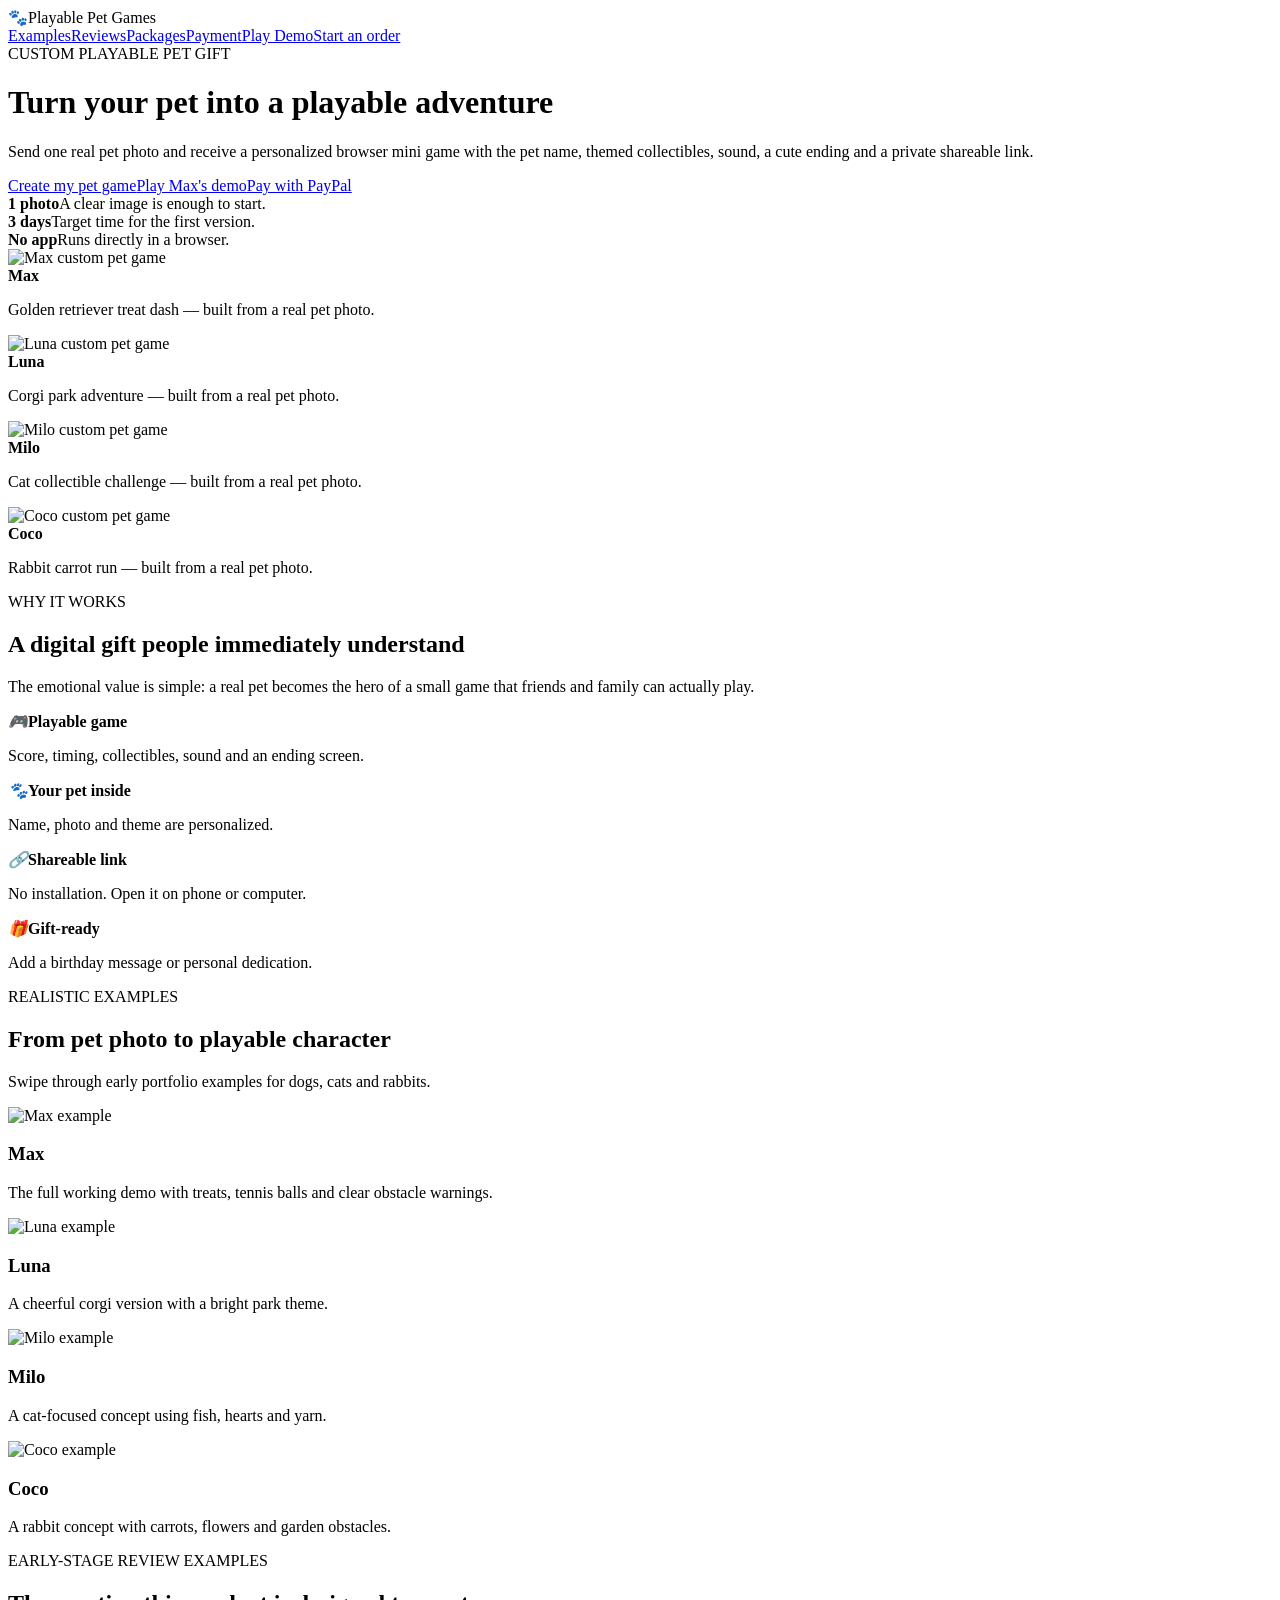
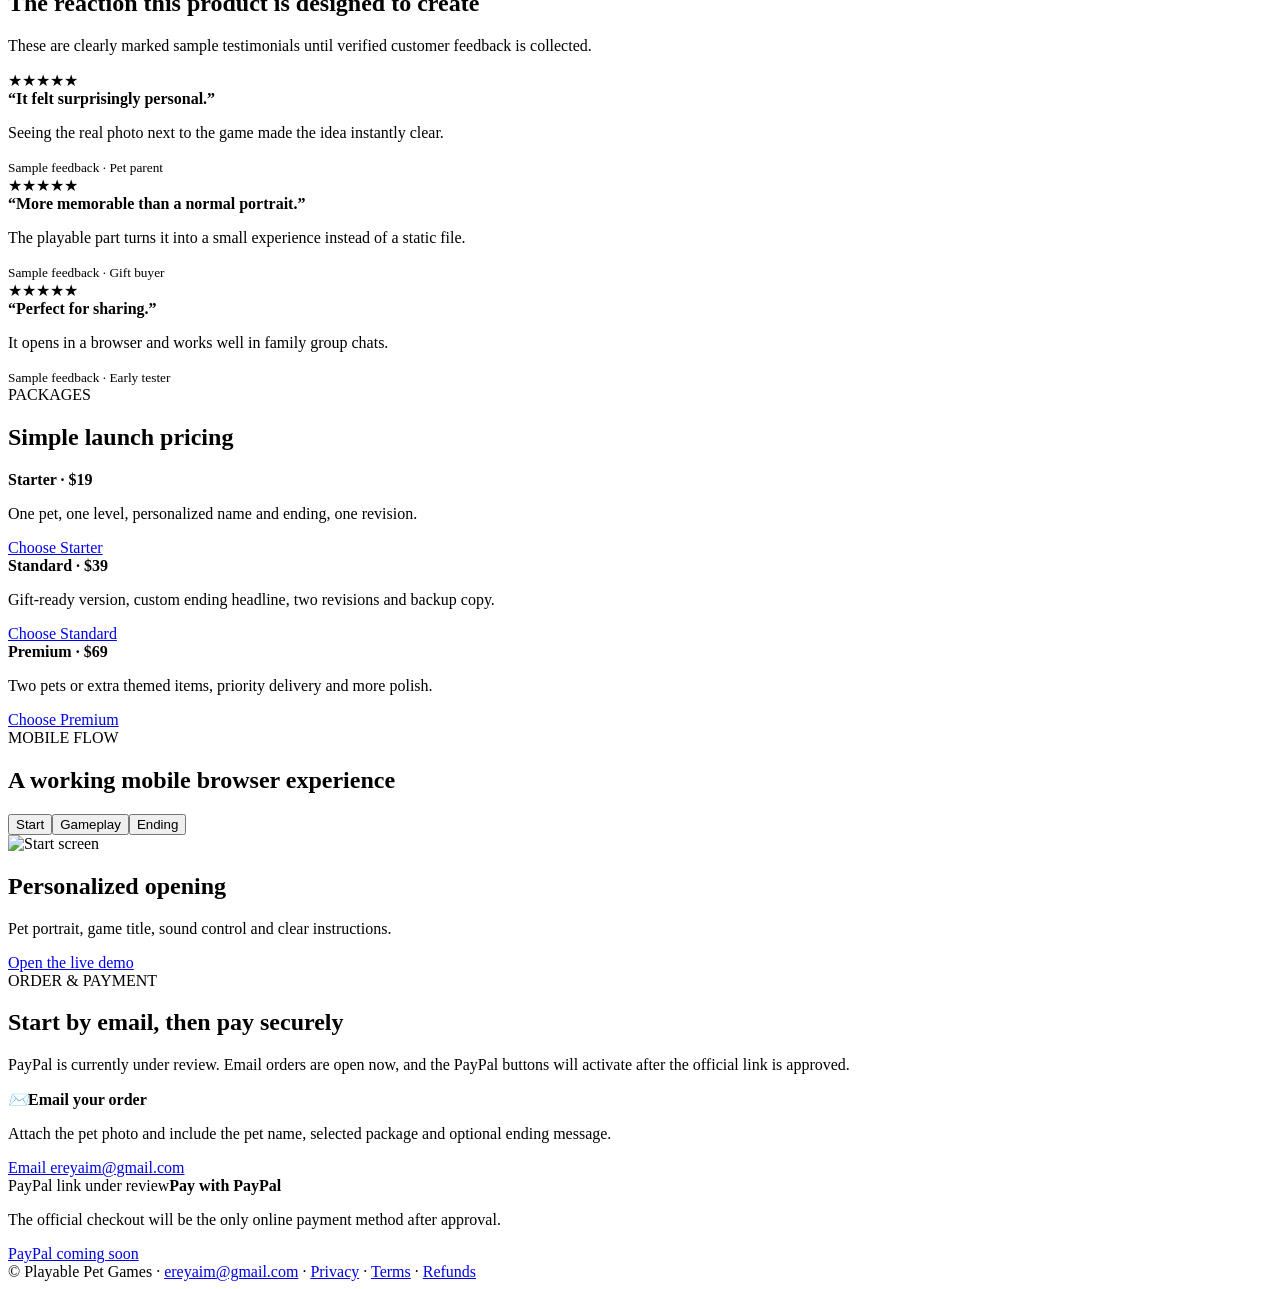
==== index.html @ 59710110 "Deploy landing page" ====
<!doctype html><html lang="en"><head><meta charset="utf-8"><meta name="viewport" content="width=device-width,initial-scale=1"><meta name="description" content="Turn your pet into a personalized playable browser adventure."><link rel="canonical" href="https://pet.gecao.site/"><title>Playable Pet Games</title><link rel="stylesheet" href="landing.css"></head><body><div class="wrap"><nav><div class="brand"><span class="paw">🐾</span>Playable Pet Games</div><div class="navlinks"><a href="#examples">Examples</a><a href="#reviews">Reviews</a><a href="#packages">Packages</a><a href="#payment">Payment</a><a href="demo.html">Play Demo</a><a class="cta" href="#payment">Start an order</a></div></nav>
<div class="hero"><div><span class="tag">CUSTOM PLAYABLE PET GIFT</span><h1>Turn your pet into a playable adventure</h1><p class="lead">Send one real pet photo and receive a personalized browser mini game with the pet name, themed collectibles, sound, a cute ending and a private shareable link.</p><div class="buttons"><a class="btn green" href="#payment">Create my pet game</a><a class="btn white" href="demo.html">Play Max's demo</a><a class="btn paypal" href="#payment">Pay with PayPal</a></div><div class="facts"><div class="fact"><strong>1 photo</strong><span>A clear image is enough to start.</span></div><div class="fact"><strong>3 days</strong><span>Target time for the first version.</span></div><div class="fact"><strong>No app</strong><span>Runs directly in a browser.</span></div></div></div><div><div class="slider" id="slider"><div class="slide"><img src="" data-media="max" alt="Max custom pet game"><div class="caption"><b>Max</b><p>Golden retriever treat dash — built from a real pet photo.</p></div></div><div class="slide"><img src="" data-media="luna" alt="Luna custom pet game"><div class="caption"><b>Luna</b><p>Corgi park adventure — built from a real pet photo.</p></div></div><div class="slide"><img src="" data-media="milo" alt="Milo custom pet game"><div class="caption"><b>Milo</b><p>Cat collectible challenge — built from a real pet photo.</p></div></div><div class="slide"><img src="" data-media="coco" alt="Coco custom pet game"><div class="caption"><b>Coco</b><p>Rabbit carrot run — built from a real pet photo.</p></div></div></div><div class="dots" id="dots"></div></div></div>
<section class="reveal"><span class="kicker">WHY IT WORKS</span><h2>A digital gift people immediately understand</h2><p class="sub">The emotional value is simple: a real pet becomes the hero of a small game that friends and family can actually play.</p><div class="grid4"><div class="card"><i>🎮</i><b>Playable game</b><p>Score, timing, collectibles, sound and an ending screen.</p></div><div class="card"><i>🐾</i><b>Your pet inside</b><p>Name, photo and theme are personalized.</p></div><div class="card"><i>🔗</i><b>Shareable link</b><p>No installation. Open it on phone or computer.</p></div><div class="card"><i>🎁</i><b>Gift-ready</b><p>Add a birthday message or personal dedication.</p></div></div></section>
<section id="examples" class="reveal"><span class="kicker">REALISTIC EXAMPLES</span><h2>From pet photo to playable character</h2><p class="sub">Swipe through early portfolio examples for dogs, cats and rabbits.</p><div class="cases"><article class="case"><img src="" data-media="max" alt="Max example"><h3>Max</h3><p>The full working demo with treats, tennis balls and clear obstacle warnings.</p></article><article class="case"><img src="" data-media="luna" alt="Luna example"><h3>Luna</h3><p>A cheerful corgi version with a bright park theme.</p></article><article class="case"><img src="" data-media="milo" alt="Milo example"><h3>Milo</h3><p>A cat-focused concept using fish, hearts and yarn.</p></article><article class="case"><img src="" data-media="coco" alt="Coco example"><h3>Coco</h3><p>A rabbit concept with carrots, flowers and garden obstacles.</p></article></div></section>
<section id="reviews" class="reveal"><span class="kicker">EARLY-STAGE REVIEW EXAMPLES</span><h2>The reaction this product is designed to create</h2><p class="sub">These are clearly marked sample testimonials until verified customer feedback is collected.</p><div class="reviews"><div class="card review"><div class="stars">★★★★★</div><b>“It felt surprisingly personal.”</b><p>Seeing the real photo next to the game made the idea instantly clear.</p><small>Sample feedback · Pet parent</small></div><div class="card review"><div class="stars">★★★★★</div><b>“More memorable than a normal portrait.”</b><p>The playable part turns it into a small experience instead of a static file.</p><small>Sample feedback · Gift buyer</small></div><div class="card review"><div class="stars">★★★★★</div><b>“Perfect for sharing.”</b><p>It opens in a browser and works well in family group chats.</p><small>Sample feedback · Early tester</small></div></div></section>
<section id="packages" class="reveal"><span class="kicker">PACKAGES</span><h2>Simple launch pricing</h2><div class="reviews"><div class="card"><b>Starter · $19</b><p>One pet, one level, personalized name and ending, one revision.</p><div class="buttons"><a class="btn green package" data-package="Starter" href="#payment">Choose Starter</a></div></div><div class="card"><b>Standard · $39</b><p>Gift-ready version, custom ending headline, two revisions and backup copy.</p><div class="buttons"><a class="btn green package" data-package="Standard" href="#payment">Choose Standard</a></div></div><div class="card"><b>Premium · $69</b><p>Two pets or extra themed items, priority delivery and more polish.</p><div class="buttons"><a class="btn green package" data-package="Premium" href="#payment">Choose Premium</a></div></div></div></section>
<section class="reveal"><span class="kicker">MOBILE FLOW</span><h2>A working mobile browser experience</h2><div class="tabs"><button class="tab active" data-i="start">Start</button><button class="tab" data-i="game">Gameplay</button><button class="tab" data-i="result">Ending</button></div><div class="screen"><img id="screenImg" src="" data-media="start" alt="Start screen"><div><h2 id="screenTitle">Personalized opening</h2><p id="screenText" class="sub">Pet portrait, game title, sound control and clear instructions.</p><a class="btn white" href="demo.html">Open the live demo</a></div></div></section>
<section id="payment" class="reveal"><span class="kicker">ORDER & PAYMENT</span><h2>Start by email, then pay securely</h2><p class="sub">PayPal is currently under review. Email orders are open now, and the PayPal buttons will activate after the official link is approved.</p><div class="pay"><div class="card"><i>✉️</i><b>Email your order</b><p>Attach the pet photo and include the pet name, selected package and optional ending message.</p><a id="email" class="btn green" href="#">Email ereyaim@gmail.com</a></div><div class="card"><span class="pending">PayPal link under review</span><b>Pay with PayPal</b><p>The official checkout will be the only online payment method after approval.</p><a class="btn paypal" href="#">PayPal coming soon</a></div></div></section>
<footer>© <span id="year"></span> Playable Pet Games · <a href="mailto:ereyaim@gmail.com">ereyaim@gmail.com</a> · <a href="privacy.html">Privacy</a> · <a href="terms.html">Terms</a> · <a href="refund.html">Refunds</a></footer></div><script src="media-cases.js"></script><script src="media-screens.js"></script><script src="landing.js"></script></body></html>
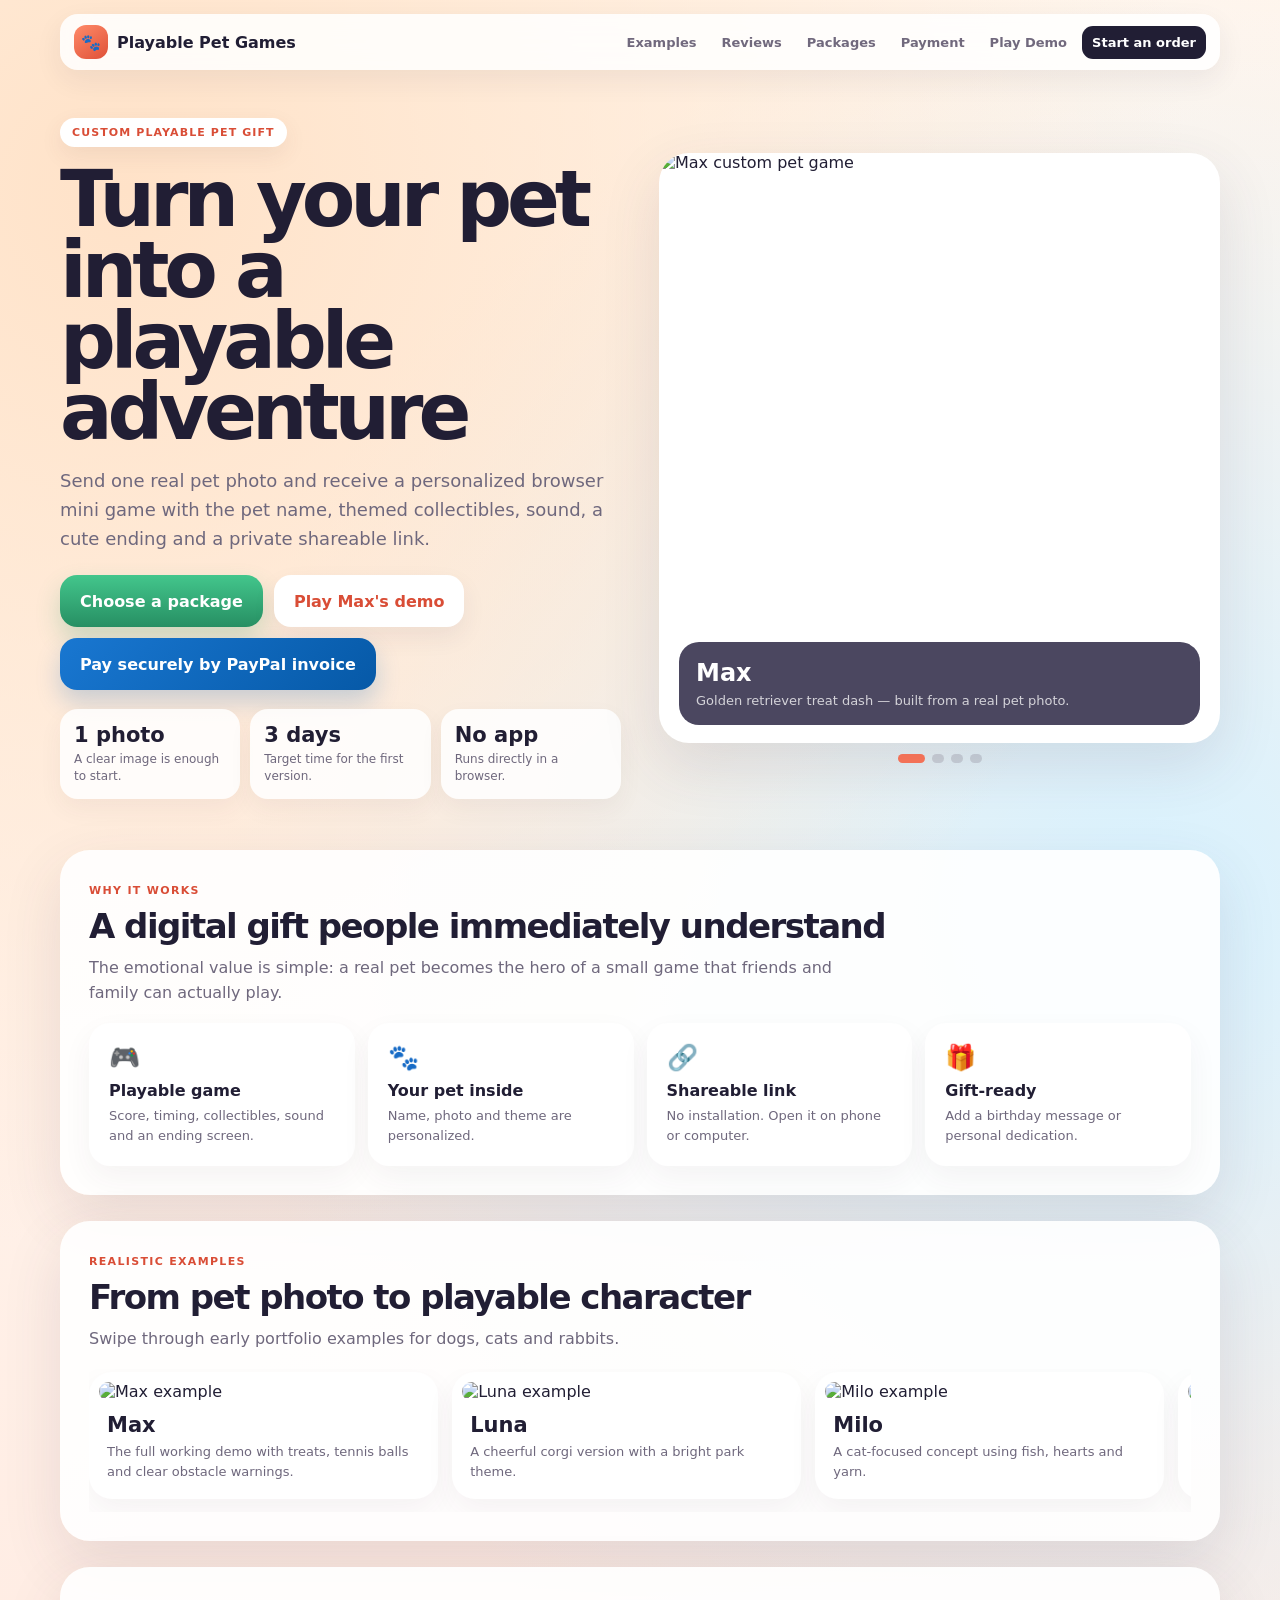
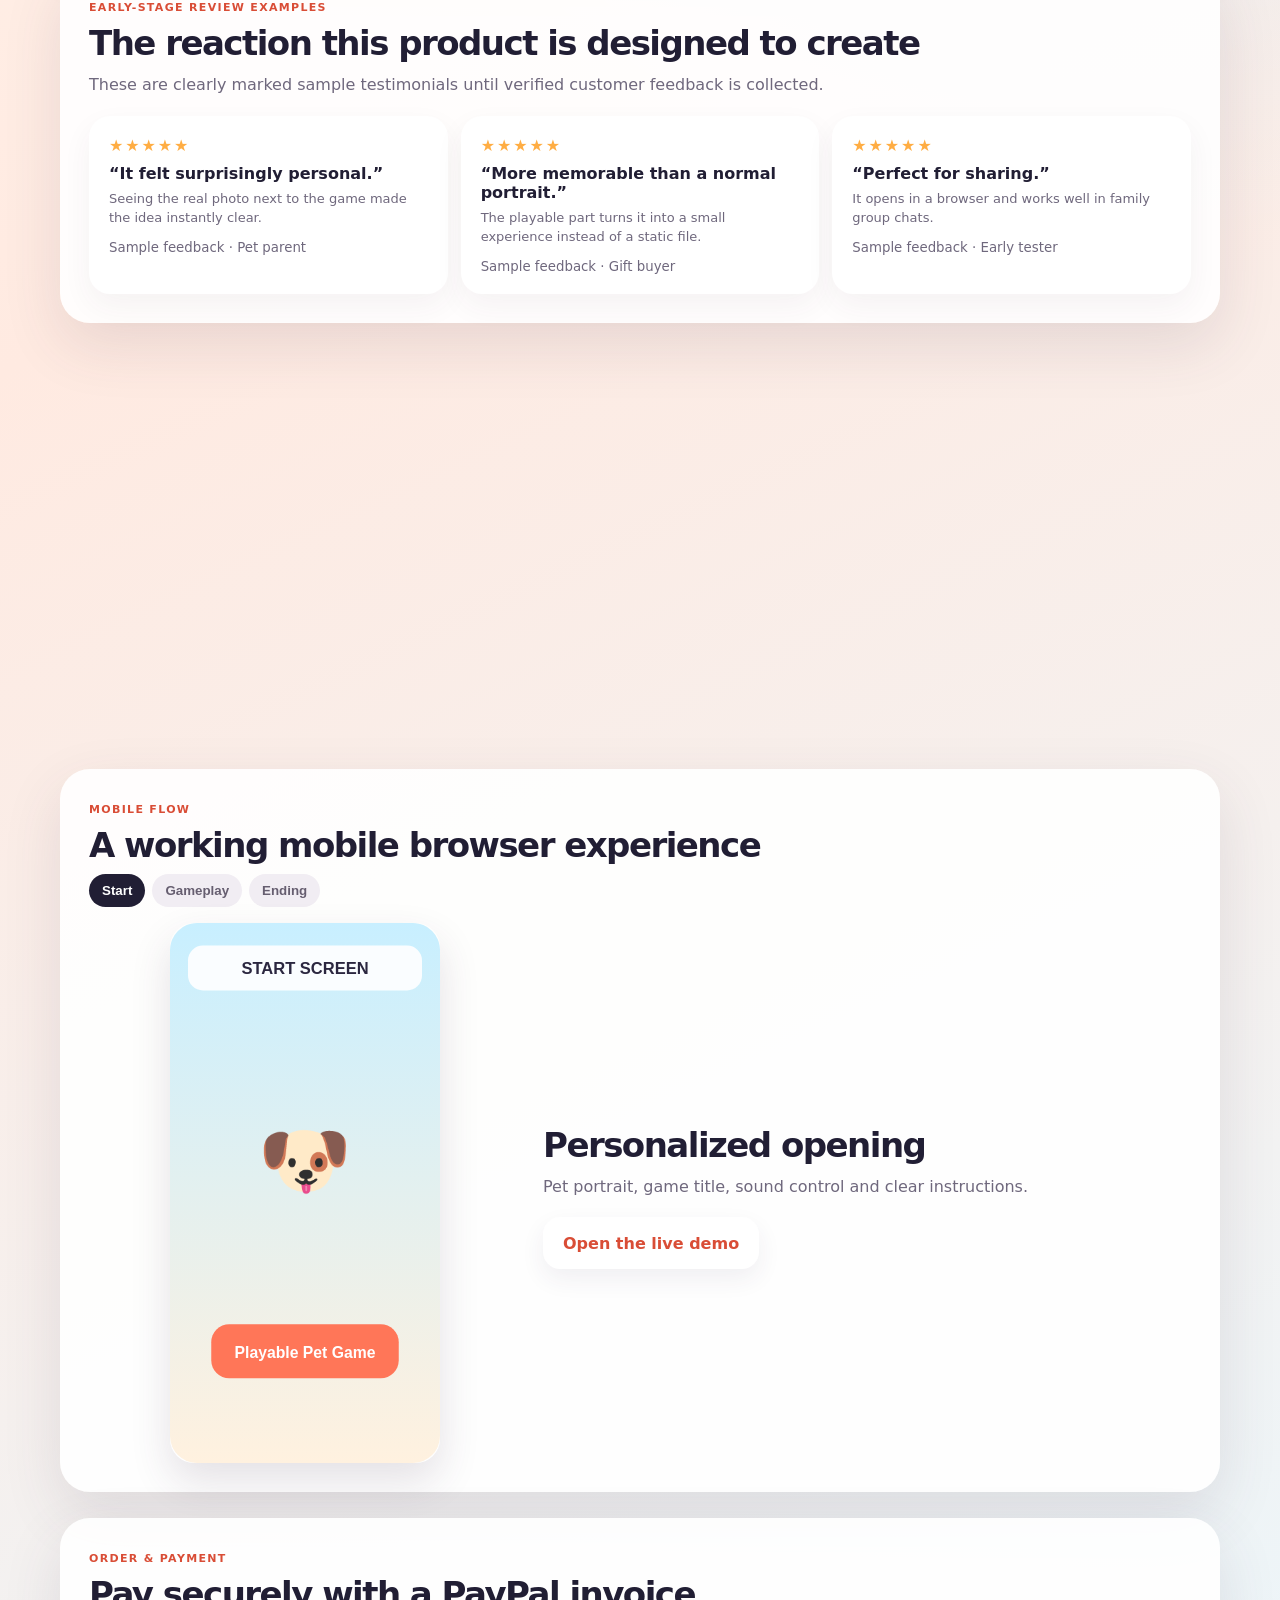
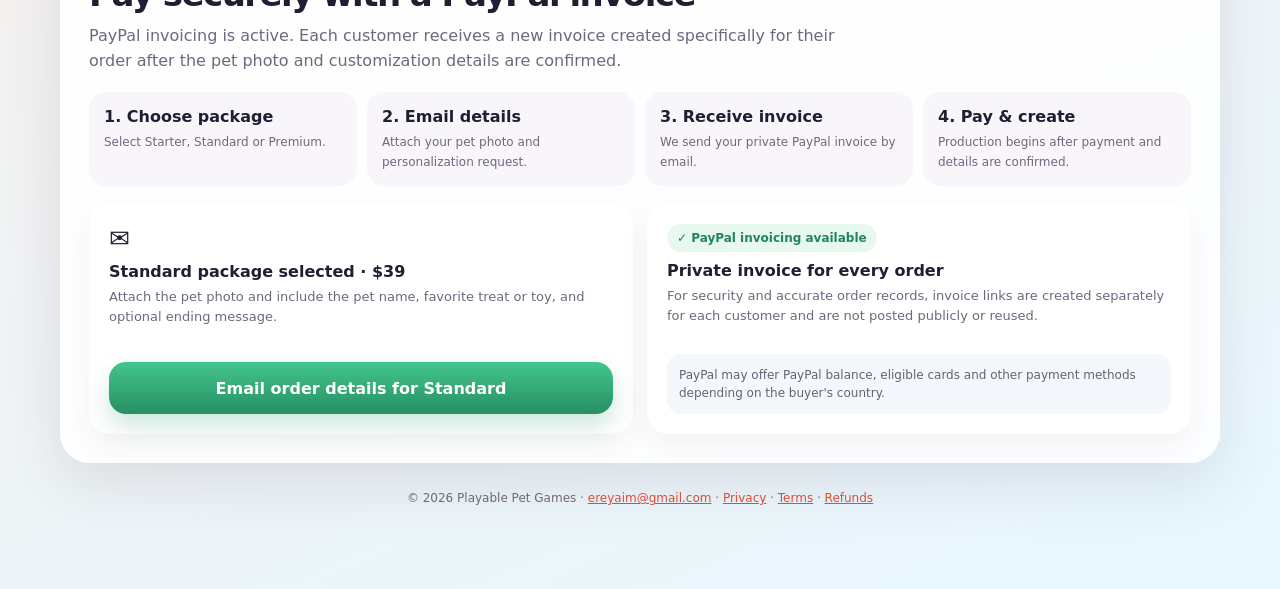
==== commit 4c3f8e10: "Update homepage for PayPal invoice checkout flow" ====
--- a/index.html
+++ b/index.html
@@ -1,9 +1,9 @@
-<!doctype html><html lang="en"><head><meta charset="utf-8"><meta name="viewport" content="width=device-width,initial-scale=1"><meta name="description" content="Turn your pet into a personalized playable browser adventure."><link rel="canonical" href="https://pet.gecao.site/"><title>Playable Pet Games</title><link rel="stylesheet" href="landing.css"></head><body><div class="wrap"><nav><div class="brand"><span class="paw">🐾</span>Playable Pet Games</div><div class="navlinks"><a href="#examples">Examples</a><a href="#reviews">Reviews</a><a href="#packages">Packages</a><a href="#payment">Payment</a><a href="demo.html">Play Demo</a><a class="cta" href="#payment">Start an order</a></div></nav>
-<div class="hero"><div><span class="tag">CUSTOM PLAYABLE PET GIFT</span><h1>Turn your pet into a playable adventure</h1><p class="lead">Send one real pet photo and receive a personalized browser mini game with the pet name, themed collectibles, sound, a cute ending and a private shareable link.</p><div class="buttons"><a class="btn green" href="#payment">Create my pet game</a><a class="btn white" href="demo.html">Play Max's demo</a><a class="btn paypal" href="#payment">Pay with PayPal</a></div><div class="facts"><div class="fact"><strong>1 photo</strong><span>A clear image is enough to start.</span></div><div class="fact"><strong>3 days</strong><span>Target time for the first version.</span></div><div class="fact"><strong>No app</strong><span>Runs directly in a browser.</span></div></div></div><div><div class="slider" id="slider"><div class="slide"><img src="" data-media="max" alt="Max custom pet game"><div class="caption"><b>Max</b><p>Golden retriever treat dash — built from a real pet photo.</p></div></div><div class="slide"><img src="" data-media="luna" alt="Luna custom pet game"><div class="caption"><b>Luna</b><p>Corgi park adventure — built from a real pet photo.</p></div></div><div class="slide"><img src="" data-media="milo" alt="Milo custom pet game"><div class="caption"><b>Milo</b><p>Cat collectible challenge — built from a real pet photo.</p></div></div><div class="slide"><img src="" data-media="coco" alt="Coco custom pet game"><div class="caption"><b>Coco</b><p>Rabbit carrot run — built from a real pet photo.</p></div></div></div><div class="dots" id="dots"></div></div></div>
+<!doctype html><html lang="en"><head><meta charset="utf-8"><meta name="viewport" content="width=device-width,initial-scale=1"><meta name="description" content="Turn your pet into a personalized playable browser adventure."><link rel="canonical" href="https://pet.gecao.site/"><title>Playable Pet Games</title><link rel="stylesheet" href="landing.css"></head><body><div class="wrap"><nav><div class="brand"><span class="paw">🐾</span>Playable Pet Games</div><div class="navlinks"><a href="#examples">Examples</a><a href="#reviews">Reviews</a><a href="#packages">Packages</a><a href="#payment">Payment</a><a href="demo.html">Play Demo</a><a class="cta" href="#packages">Start an order</a></div></nav>
+<div class="hero"><div><span class="tag">CUSTOM PLAYABLE PET GIFT</span><h1>Turn your pet into a playable adventure</h1><p class="lead">Send one real pet photo and receive a personalized browser mini game with the pet name, themed collectibles, sound, a cute ending and a private shareable link.</p><div class="buttons"><a class="btn green" href="#packages">Choose a package</a><a class="btn white" href="demo.html">Play Max's demo</a><a class="btn paypal-live" href="#payment">Pay securely by PayPal invoice</a></div><div class="facts"><div class="fact"><strong>1 photo</strong><span>A clear image is enough to start.</span></div><div class="fact"><strong>3 days</strong><span>Target time for the first version.</span></div><div class="fact"><strong>No app</strong><span>Runs directly in a browser.</span></div></div></div><div><div class="slider" id="slider"><div class="slide"><img src="" data-media="max" alt="Max custom pet game"><div class="caption"><b>Max</b><p>Golden retriever treat dash — built from a real pet photo.</p></div></div><div class="slide"><img src="" data-media="luna" alt="Luna custom pet game"><div class="caption"><b>Luna</b><p>Corgi park adventure — built from a real pet photo.</p></div></div><div class="slide"><img src="" data-media="milo" alt="Milo custom pet game"><div class="caption"><b>Milo</b><p>Cat collectible challenge — built from a real pet photo.</p></div></div><div class="slide"><img src="" data-media="coco" alt="Coco custom pet game"><div class="caption"><b>Coco</b><p>Rabbit carrot run — built from a real pet photo.</p></div></div></div><div class="dots" id="dots"></div></div></div>
 <section class="reveal"><span class="kicker">WHY IT WORKS</span><h2>A digital gift people immediately understand</h2><p class="sub">The emotional value is simple: a real pet becomes the hero of a small game that friends and family can actually play.</p><div class="grid4"><div class="card"><i>🎮</i><b>Playable game</b><p>Score, timing, collectibles, sound and an ending screen.</p></div><div class="card"><i>🐾</i><b>Your pet inside</b><p>Name, photo and theme are personalized.</p></div><div class="card"><i>🔗</i><b>Shareable link</b><p>No installation. Open it on phone or computer.</p></div><div class="card"><i>🎁</i><b>Gift-ready</b><p>Add a birthday message or personal dedication.</p></div></div></section>
 <section id="examples" class="reveal"><span class="kicker">REALISTIC EXAMPLES</span><h2>From pet photo to playable character</h2><p class="sub">Swipe through early portfolio examples for dogs, cats and rabbits.</p><div class="cases"><article class="case"><img src="" data-media="max" alt="Max example"><h3>Max</h3><p>The full working demo with treats, tennis balls and clear obstacle warnings.</p></article><article class="case"><img src="" data-media="luna" alt="Luna example"><h3>Luna</h3><p>A cheerful corgi version with a bright park theme.</p></article><article class="case"><img src="" data-media="milo" alt="Milo example"><h3>Milo</h3><p>A cat-focused concept using fish, hearts and yarn.</p></article><article class="case"><img src="" data-media="coco" alt="Coco example"><h3>Coco</h3><p>A rabbit concept with carrots, flowers and garden obstacles.</p></article></div></section>
 <section id="reviews" class="reveal"><span class="kicker">EARLY-STAGE REVIEW EXAMPLES</span><h2>The reaction this product is designed to create</h2><p class="sub">These are clearly marked sample testimonials until verified customer feedback is collected.</p><div class="reviews"><div class="card review"><div class="stars">★★★★★</div><b>“It felt surprisingly personal.”</b><p>Seeing the real photo next to the game made the idea instantly clear.</p><small>Sample feedback · Pet parent</small></div><div class="card review"><div class="stars">★★★★★</div><b>“More memorable than a normal portrait.”</b><p>The playable part turns it into a small experience instead of a static file.</p><small>Sample feedback · Gift buyer</small></div><div class="card review"><div class="stars">★★★★★</div><b>“Perfect for sharing.”</b><p>It opens in a browser and works well in family group chats.</p><small>Sample feedback · Early tester</small></div></div></section>
-<section id="packages" class="reveal"><span class="kicker">PACKAGES</span><h2>Simple launch pricing</h2><div class="reviews"><div class="card"><b>Starter · $19</b><p>One pet, one level, personalized name and ending, one revision.</p><div class="buttons"><a class="btn green package" data-package="Starter" href="#payment">Choose Starter</a></div></div><div class="card"><b>Standard · $39</b><p>Gift-ready version, custom ending headline, two revisions and backup copy.</p><div class="buttons"><a class="btn green package" data-package="Standard" href="#payment">Choose Standard</a></div></div><div class="card"><b>Premium · $69</b><p>Two pets or extra themed items, priority delivery and more polish.</p><div class="buttons"><a class="btn green package" data-package="Premium" href="#payment">Choose Premium</a></div></div></div></section>
+<section id="packages" class="reveal"><span class="kicker">PACKAGES</span><h2>Choose your personalized game package</h2><p class="sub">Select the package below. Your email will open with the package pre-filled, then we will confirm the details and send a secure PayPal invoice.</p><div class="reviews"><div class="card package-card" data-card="Starter"><b>Starter · $19</b><p>One pet, one level, personalized name and ending, one revision.</p><div class="buttons"><a class="btn green package" data-package="Starter" href="#payment">Request Starter invoice</a></div></div><div class="card package-card selected" data-card="Standard"><span class="popular">MOST POPULAR</span><b>Standard · $39</b><p>Gift-ready version, custom ending headline, two revisions and backup copy.</p><div class="buttons"><a class="btn green package" data-package="Standard" href="#payment">Request Standard invoice</a></div></div><div class="card package-card" data-card="Premium"><b>Premium · $69</b><p>Two pets or extra themed items, priority delivery and more polish.</p><div class="buttons"><a class="btn green package" data-package="Premium" href="#payment">Request Premium invoice</a></div></div></div></section>
 <section class="reveal"><span class="kicker">MOBILE FLOW</span><h2>A working mobile browser experience</h2><div class="tabs"><button class="tab active" data-i="start">Start</button><button class="tab" data-i="game">Gameplay</button><button class="tab" data-i="result">Ending</button></div><div class="screen"><img id="screenImg" src="" data-media="start" alt="Start screen"><div><h2 id="screenTitle">Personalized opening</h2><p id="screenText" class="sub">Pet portrait, game title, sound control and clear instructions.</p><a class="btn white" href="demo.html">Open the live demo</a></div></div></section>
-<section id="payment" class="reveal"><span class="kicker">ORDER & PAYMENT</span><h2>Start by email, then pay securely</h2><p class="sub">PayPal is currently under review. Email orders are open now, and the PayPal buttons will activate after the official link is approved.</p><div class="pay"><div class="card"><i>✉️</i><b>Email your order</b><p>Attach the pet photo and include the pet name, selected package and optional ending message.</p><a id="email" class="btn green" href="#">Email ereyaim@gmail.com</a></div><div class="card"><span class="pending">PayPal link under review</span><b>Pay with PayPal</b><p>The official checkout will be the only online payment method after approval.</p><a class="btn paypal" href="#">PayPal coming soon</a></div></div></section>
+<section id="payment" class="reveal"><span class="kicker">ORDER & PAYMENT</span><h2>Pay securely with a PayPal invoice</h2><p class="sub">PayPal invoicing is active. Each customer receives a new invoice created specifically for their order after the pet photo and customization details are confirmed.</p><div class="order-steps"><div class="order-step"><strong>1. Choose package</strong><span>Select Starter, Standard or Premium.</span></div><div class="order-step"><strong>2. Email details</strong><span>Attach your pet photo and personalization request.</span></div><div class="order-step"><strong>3. Receive invoice</strong><span>We send your private PayPal invoice by email.</span></div><div class="order-step"><strong>4. Pay & create</strong><span>Production begins after payment and details are confirmed.</span></div></div><div class="pay"><div class="card"><i>✉️</i><b id="selectedPackage">Standard package selected · $39</b><p>Attach the pet photo and include the pet name, favorite treat or toy, and optional ending message.</p><a id="email" class="btn green" href="#">Email order details</a></div><div class="card"><span class="invoice-active">✓ PayPal invoicing available</span><b>Private invoice for every order</b><p>For security and accurate order records, invoice links are created separately for each customer and are not posted publicly or reused.</p><div class="invoice-note">PayPal may offer PayPal balance, eligible cards and other payment methods depending on the buyer's country.</div></div></div></section>
 <footer>© <span id="year"></span> Playable Pet Games · <a href="mailto:ereyaim@gmail.com">ereyaim@gmail.com</a> · <a href="privacy.html">Privacy</a> · <a href="terms.html">Terms</a> · <a href="refund.html">Refunds</a></footer></div><script src="media-cases.js"></script><script src="media-screens.js"></script><script src="landing.js"></script></body></html>
--- a/landing.css
+++ b/landing.css
@@ -0,0 +1 @@
+:root{--ink:#211e34;--muted:#6f687d;--primary:#ff7658;--dark:#d94d36;--green:#289f6b;--blue:#1474d4;--card:#fff;--shadow:0 22px 60px #4e38551f}*{box-sizing:border-box}html{scroll-behavior:smooth;scroll-padding-top:82px}body{margin:0;font-family:Inter,system-ui,-apple-system,"Segoe UI",sans-serif;color:var(--ink);background:radial-gradient(circle at 10% 5%,#ffe2c8,transparent 28%),radial-gradient(circle at 90% 24%,#d8f2ff,transparent 30%),linear-gradient(155deg,#fffaf2,#ffeae1 45%,#e8f8ff);overflow-x:hidden}a{color:inherit}.wrap{width:min(1160px,calc(100% - 24px));margin:auto;padding:14px 0 56px}nav{position:sticky;top:8px;z-index:20;display:flex;justify-content:space-between;align-items:center;padding:11px 14px;border-radius:18px;background:#ffffffd9;backdrop-filter:blur(14px);box-shadow:0 10px 28px #30274412}.brand{display:flex;gap:9px;align-items:center;font-weight:900}.paw{display:grid;place-items:center;width:34px;height:34px;border-radius:12px;background:linear-gradient(145deg,#ff8b69,#df5138);color:white;animation:float 3.6s ease-in-out infinite}@keyframes float{50%{transform:translateY(-3px) rotate(-4deg)}}.navlinks{display:flex;gap:5px;align-items:center}.navlinks a{padding:9px 10px;border-radius:11px;text-decoration:none;font-size:13px;font-weight:800;color:#71697d}.navlinks a:hover,.navlinks a.active{background:#fff;color:var(--dark)}.navlinks .cta{background:var(--ink);color:white}.hero{display:grid;grid-template-columns:1fr 1fr;gap:38px;align-items:center;min-height:680px;padding:48px 0 25px}.tag{display:inline-flex;padding:8px 12px;border-radius:99px;background:white;color:var(--dark);font-size:11px;font-weight:900;letter-spacing:.1em;box-shadow:0 8px 22px #6a494416}h1{font-size:clamp(45px,6.6vw,78px);line-height:.91;letter-spacing:-.065em;margin:17px 0}.lead{font-size:18px;line-height:1.62;color:var(--muted)}.buttons{display:flex;gap:11px;flex-wrap:wrap;margin-top:22px}.btn{display:inline-flex;align-items:center;justify-content:center;min-height:52px;padding:0 20px;border-radius:17px;text-decoration:none;font-weight:900;border:0;cursor:pointer;transition:.2s}.btn:hover{transform:translateY(-3px)}.green{background:linear-gradient(#43c68c,#278f63);color:white;box-shadow:0 12px 25px #2998663c}.white{background:white;color:var(--dark);box-shadow:0 10px 24px #3a315012}.paypal{background:linear-gradient(135deg,#1977d1,#0659a7);color:white;opacity:.55;pointer-events:none}.facts{display:grid;grid-template-columns:repeat(3,1fr);gap:10px;margin-top:19px}.fact{padding:14px;border-radius:18px;background:#ffffffdb;box-shadow:0 10px 25px #49364e0e}.fact strong{display:block;font-size:21px}.fact span{display:block;margin-top:4px;color:var(--muted);font-size:12px;line-height:1.4}.slider{position:relative;min-height:590px;border-radius:30px;overflow:hidden;background:#fff;box-shadow:var(--shadow)}.slide{position:absolute;inset:0;opacity:0;transform:scale(1.02);transition:opacity .65s,transform .8s}.slide.active{opacity:1;transform:scale(1)}.slide img{width:100%;height:100%;object-fit:cover}.caption{position:absolute;left:20px;right:20px;bottom:18px;padding:17px;border-radius:20px;background:#1e1939cc;color:#fff;backdrop-filter:blur(8px)}.caption b{font-size:24px}.caption p{margin:6px 0 0;color:#ffffffc2;font-size:13px}.dots{display:flex;gap:7px;justify-content:center;margin-top:11px}.dot{width:9px;height:9px;border:0;border-radius:99px;background:#5d526633;cursor:pointer}.dot.active{width:27px;background:var(--primary)}section{margin-top:26px;padding:29px;border-radius:30px;background:#ffffffea;box-shadow:var(--shadow)}.kicker{color:var(--dark);font-size:11px;font-weight:900;letter-spacing:.12em}h2{font-size:34px;letter-spacing:-.045em;margin:8px 0 9px}.sub{color:var(--muted);line-height:1.58;margin:0 0 18px;max-width:760px}.grid4{display:grid;grid-template-columns:repeat(4,1fr);gap:13px}.card{padding:20px;border-radius:21px;background:white;box-shadow:0 12px 30px #4f38500e;transition:.23s}.card:hover{transform:translateY(-5px)}.card i{font-style:normal;font-size:25px}.card b{display:block;margin:9px 0 6px}.card p{margin:0;color:var(--muted);font-size:13px;line-height:1.52}.cases{display:flex;gap:14px;overflow:auto;scroll-snap-type:x mandatory;padding:3px 2px 13px;scrollbar-width:thin}.case{flex:0 0 31.8%;min-width:280px;scroll-snap-align:start;padding:10px;border-radius:23px;background:white;box-shadow:0 12px 30px #4f38500e}.case img{width:100%;border-radius:16px;display:block}.case h3{font-size:21px;margin:12px 8px 5px}.case p{margin:0 8px 8px;color:var(--muted);font-size:13px;line-height:1.5}.reviews{display:grid;grid-template-columns:repeat(3,1fr);gap:13px}.stars{color:#ffad43;letter-spacing:.12em}.review small{display:block;margin-top:12px;color:var(--muted)}.tabs{display:flex;gap:7px;flex-wrap:wrap;margin-bottom:16px}.tab{padding:9px 13px;border:0;border-radius:99px;background:#f1edf3;color:#665e70;font-weight:800;cursor:pointer}.tab.active{background:var(--ink);color:white}.screen{display:grid;grid-template-columns:.8fr 1.2fr;gap:22px;align-items:center}.screen img{max-width:270px;width:100%;margin:auto;display:block;border-radius:24px;box-shadow:0 18px 40px #47344d24}.pay{display:grid;grid-template-columns:1fr 1fr;gap:14px}.pay .card{display:flex;flex-direction:column;min-height:230px}.pay .btn{margin-top:auto}.pending{display:inline-flex;width:max-content;padding:7px 10px;border-radius:99px;background:#fff3d8;color:#89601d;font-size:12px;font-weight:800}footer{padding:28px 10px;text-align:center;color:var(--muted);font-size:12px}footer a{color:var(--dark)}.reveal{opacity:0;transform:translateY(24px);transition:.7s cubic-bezier(.2,.75,.25,1)}.reveal.show{opacity:1;transform:none}@media(max-width:900px){.hero{grid-template-columns:1fr;min-height:auto}.slider{min-height:570px;order:-1}.grid4,.reviews{grid-template-columns:1fr 1fr}}@media(max-width:620px){.wrap{width:calc(100% - 16px)}.navlinks a:not(.cta){display:none}.hero{padding-top:30px}h1{font-size:48px}.facts,.grid4,.reviews,.pay,.screen{grid-template-columns:1fr}section{padding:22px 15px}.buttons .btn{width:100%}.slider{min-height:520px}.case{flex-basis:86%}}
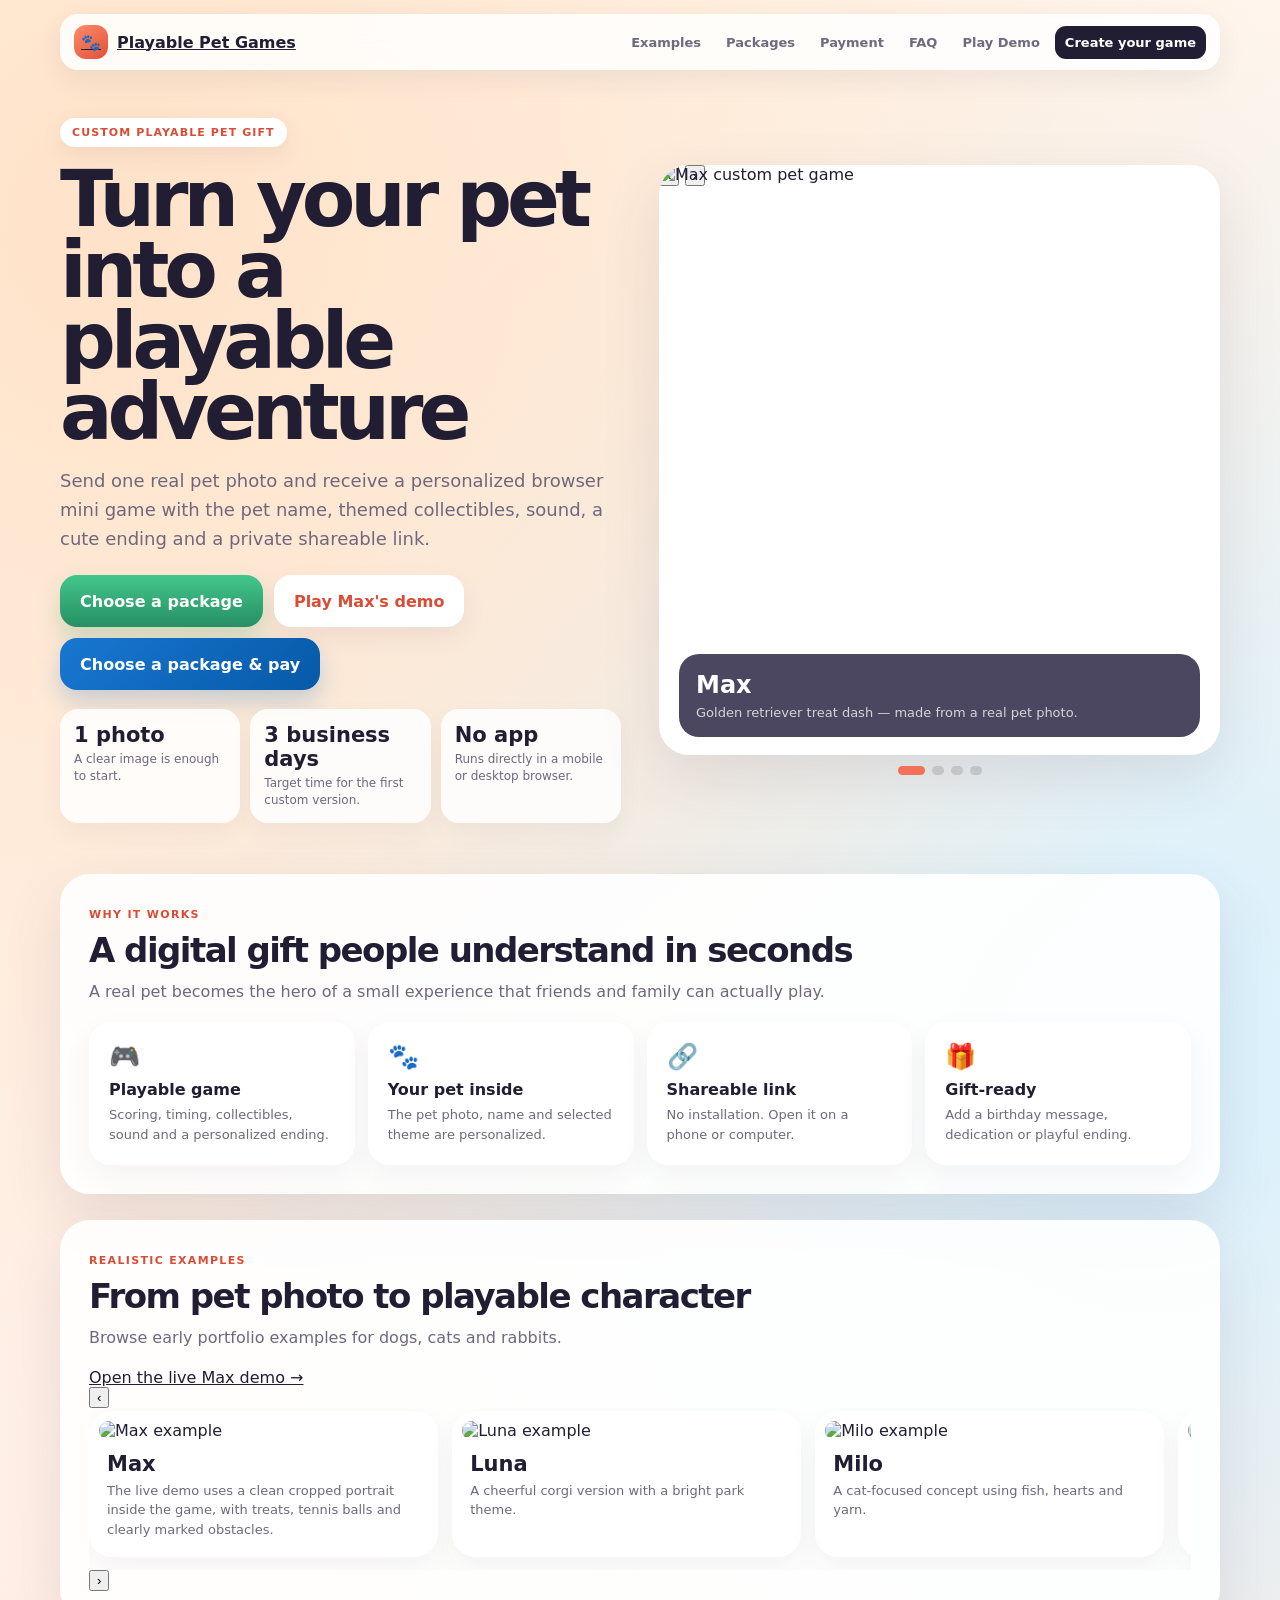
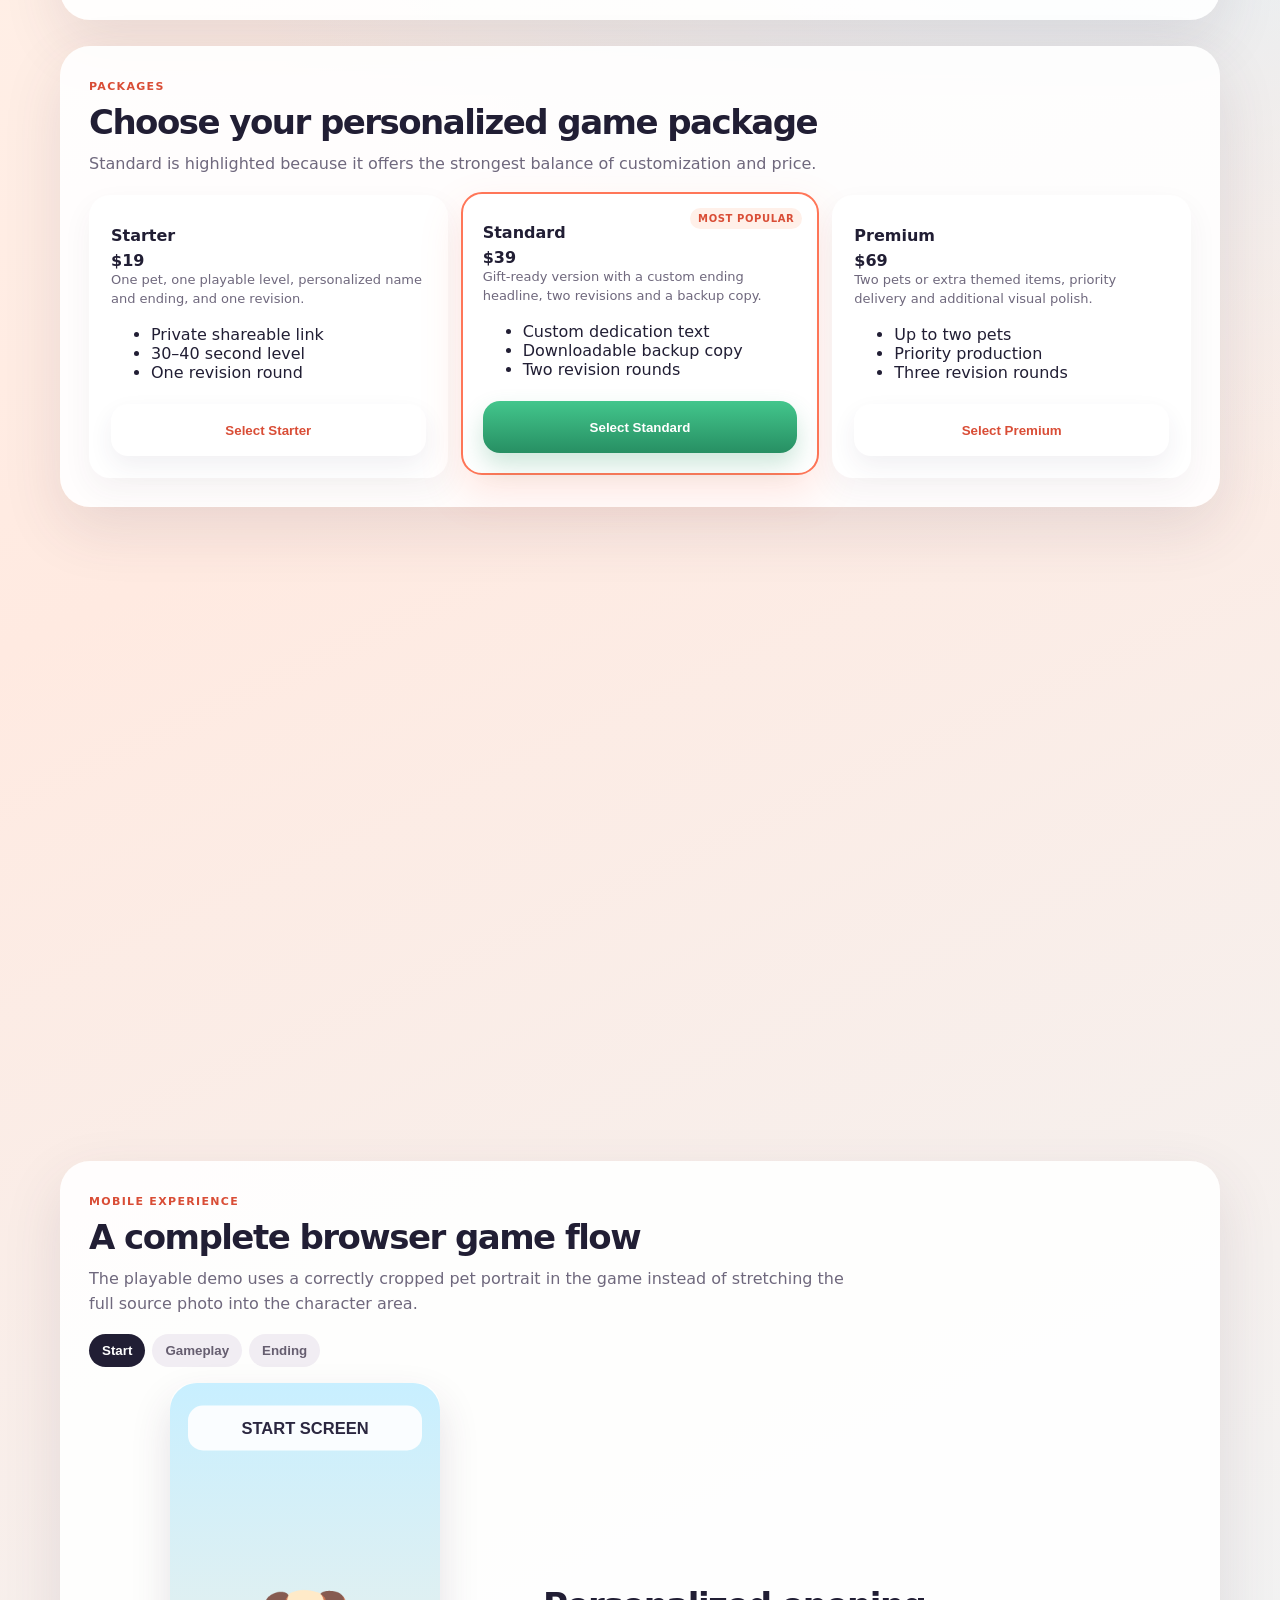
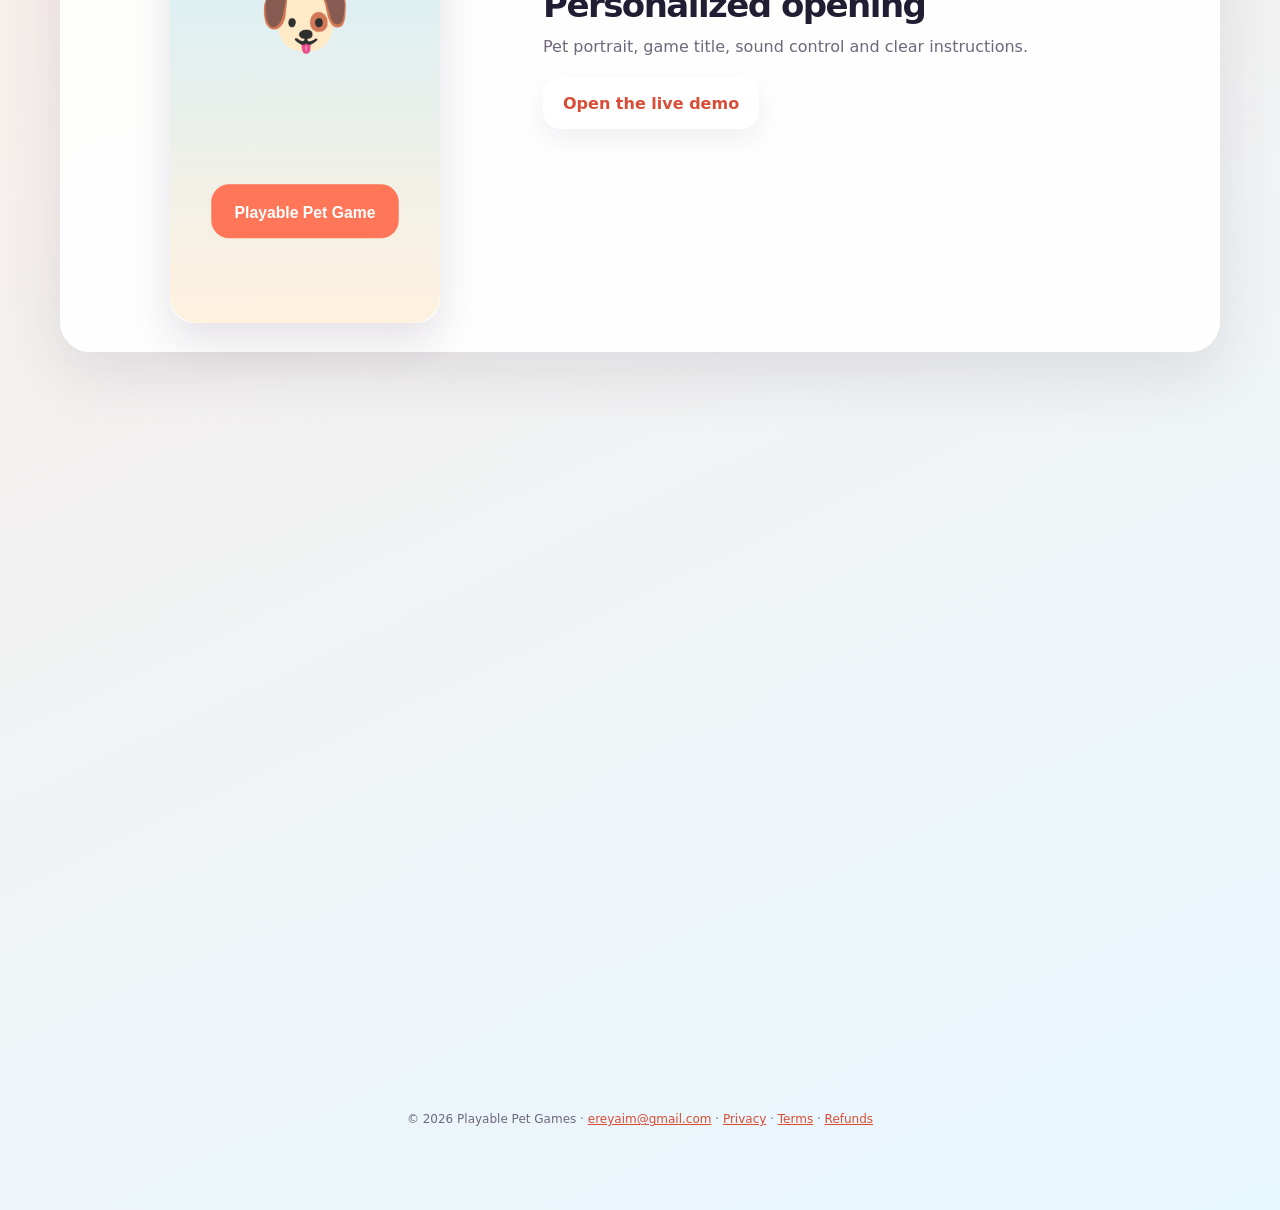
==== commit fc0e5e61: "Polish production homepage and PayPal checkout flow" ====
--- a/index.html
+++ b/index.html
@@ -1,9 +1,178 @@
-<!doctype html><html lang="en"><head><meta charset="utf-8"><meta name="viewport" content="width=device-width,initial-scale=1"><meta name="description" content="Turn your pet into a personalized playable browser adventure."><link rel="canonical" href="https://pet.gecao.site/"><title>Playable Pet Games</title><link rel="stylesheet" href="landing.css"></head><body><div class="wrap"><nav><div class="brand"><span class="paw">🐾</span>Playable Pet Games</div><div class="navlinks"><a href="#examples">Examples</a><a href="#reviews">Reviews</a><a href="#packages">Packages</a><a href="#payment">Payment</a><a href="demo.html">Play Demo</a><a class="cta" href="#packages">Start an order</a></div></nav>
-<div class="hero"><div><span class="tag">CUSTOM PLAYABLE PET GIFT</span><h1>Turn your pet into a playable adventure</h1><p class="lead">Send one real pet photo and receive a personalized browser mini game with the pet name, themed collectibles, sound, a cute ending and a private shareable link.</p><div class="buttons"><a class="btn green" href="#packages">Choose a package</a><a class="btn white" href="demo.html">Play Max's demo</a><a class="btn paypal-live" href="#payment">Pay securely by PayPal invoice</a></div><div class="facts"><div class="fact"><strong>1 photo</strong><span>A clear image is enough to start.</span></div><div class="fact"><strong>3 days</strong><span>Target time for the first version.</span></div><div class="fact"><strong>No app</strong><span>Runs directly in a browser.</span></div></div></div><div><div class="slider" id="slider"><div class="slide"><img src="" data-media="max" alt="Max custom pet game"><div class="caption"><b>Max</b><p>Golden retriever treat dash — built from a real pet photo.</p></div></div><div class="slide"><img src="" data-media="luna" alt="Luna custom pet game"><div class="caption"><b>Luna</b><p>Corgi park adventure — built from a real pet photo.</p></div></div><div class="slide"><img src="" data-media="milo" alt="Milo custom pet game"><div class="caption"><b>Milo</b><p>Cat collectible challenge — built from a real pet photo.</p></div></div><div class="slide"><img src="" data-media="coco" alt="Coco custom pet game"><div class="caption"><b>Coco</b><p>Rabbit carrot run — built from a real pet photo.</p></div></div></div><div class="dots" id="dots"></div></div></div>
-<section class="reveal"><span class="kicker">WHY IT WORKS</span><h2>A digital gift people immediately understand</h2><p class="sub">The emotional value is simple: a real pet becomes the hero of a small game that friends and family can actually play.</p><div class="grid4"><div class="card"><i>🎮</i><b>Playable game</b><p>Score, timing, collectibles, sound and an ending screen.</p></div><div class="card"><i>🐾</i><b>Your pet inside</b><p>Name, photo and theme are personalized.</p></div><div class="card"><i>🔗</i><b>Shareable link</b><p>No installation. Open it on phone or computer.</p></div><div class="card"><i>🎁</i><b>Gift-ready</b><p>Add a birthday message or personal dedication.</p></div></div></section>
-<section id="examples" class="reveal"><span class="kicker">REALISTIC EXAMPLES</span><h2>From pet photo to playable character</h2><p class="sub">Swipe through early portfolio examples for dogs, cats and rabbits.</p><div class="cases"><article class="case"><img src="" data-media="max" alt="Max example"><h3>Max</h3><p>The full working demo with treats, tennis balls and clear obstacle warnings.</p></article><article class="case"><img src="" data-media="luna" alt="Luna example"><h3>Luna</h3><p>A cheerful corgi version with a bright park theme.</p></article><article class="case"><img src="" data-media="milo" alt="Milo example"><h3>Milo</h3><p>A cat-focused concept using fish, hearts and yarn.</p></article><article class="case"><img src="" data-media="coco" alt="Coco example"><h3>Coco</h3><p>A rabbit concept with carrots, flowers and garden obstacles.</p></article></div></section>
-<section id="reviews" class="reveal"><span class="kicker">EARLY-STAGE REVIEW EXAMPLES</span><h2>The reaction this product is designed to create</h2><p class="sub">These are clearly marked sample testimonials until verified customer feedback is collected.</p><div class="reviews"><div class="card review"><div class="stars">★★★★★</div><b>“It felt surprisingly personal.”</b><p>Seeing the real photo next to the game made the idea instantly clear.</p><small>Sample feedback · Pet parent</small></div><div class="card review"><div class="stars">★★★★★</div><b>“More memorable than a normal portrait.”</b><p>The playable part turns it into a small experience instead of a static file.</p><small>Sample feedback · Gift buyer</small></div><div class="card review"><div class="stars">★★★★★</div><b>“Perfect for sharing.”</b><p>It opens in a browser and works well in family group chats.</p><small>Sample feedback · Early tester</small></div></div></section>
-<section id="packages" class="reveal"><span class="kicker">PACKAGES</span><h2>Choose your personalized game package</h2><p class="sub">Select the package below. Your email will open with the package pre-filled, then we will confirm the details and send a secure PayPal invoice.</p><div class="reviews"><div class="card package-card" data-card="Starter"><b>Starter · $19</b><p>One pet, one level, personalized name and ending, one revision.</p><div class="buttons"><a class="btn green package" data-package="Starter" href="#payment">Request Starter invoice</a></div></div><div class="card package-card selected" data-card="Standard"><span class="popular">MOST POPULAR</span><b>Standard · $39</b><p>Gift-ready version, custom ending headline, two revisions and backup copy.</p><div class="buttons"><a class="btn green package" data-package="Standard" href="#payment">Request Standard invoice</a></div></div><div class="card package-card" data-card="Premium"><b>Premium · $69</b><p>Two pets or extra themed items, priority delivery and more polish.</p><div class="buttons"><a class="btn green package" data-package="Premium" href="#payment">Request Premium invoice</a></div></div></div></section>
-<section class="reveal"><span class="kicker">MOBILE FLOW</span><h2>A working mobile browser experience</h2><div class="tabs"><button class="tab active" data-i="start">Start</button><button class="tab" data-i="game">Gameplay</button><button class="tab" data-i="result">Ending</button></div><div class="screen"><img id="screenImg" src="" data-media="start" alt="Start screen"><div><h2 id="screenTitle">Personalized opening</h2><p id="screenText" class="sub">Pet portrait, game title, sound control and clear instructions.</p><a class="btn white" href="demo.html">Open the live demo</a></div></div></section>
-<section id="payment" class="reveal"><span class="kicker">ORDER & PAYMENT</span><h2>Pay securely with a PayPal invoice</h2><p class="sub">PayPal invoicing is active. Each customer receives a new invoice created specifically for their order after the pet photo and customization details are confirmed.</p><div class="order-steps"><div class="order-step"><strong>1. Choose package</strong><span>Select Starter, Standard or Premium.</span></div><div class="order-step"><strong>2. Email details</strong><span>Attach your pet photo and personalization request.</span></div><div class="order-step"><strong>3. Receive invoice</strong><span>We send your private PayPal invoice by email.</span></div><div class="order-step"><strong>4. Pay & create</strong><span>Production begins after payment and details are confirmed.</span></div></div><div class="pay"><div class="card"><i>✉️</i><b id="selectedPackage">Standard package selected · $39</b><p>Attach the pet photo and include the pet name, favorite treat or toy, and optional ending message.</p><a id="email" class="btn green" href="#">Email order details</a></div><div class="card"><span class="invoice-active">✓ PayPal invoicing available</span><b>Private invoice for every order</b><p>For security and accurate order records, invoice links are created separately for each customer and are not posted publicly or reused.</p><div class="invoice-note">PayPal may offer PayPal balance, eligible cards and other payment methods depending on the buyer's country.</div></div></div></section>
-<footer>© <span id="year"></span> Playable Pet Games · <a href="mailto:ereyaim@gmail.com">ereyaim@gmail.com</a> · <a href="privacy.html">Privacy</a> · <a href="terms.html">Terms</a> · <a href="refund.html">Refunds</a></footer></div><script src="media-cases.js"></script><script src="media-screens.js"></script><script src="landing.js"></script></body></html>+<!doctype html>
+<html lang="en">
+<head>
+  <meta charset="utf-8">
+  <meta name="viewport" content="width=device-width,initial-scale=1">
+  <meta name="theme-color" content="#ff7658">
+  <meta name="description" content="Turn a real pet photo into a personalized playable browser mini game.">
+  <link rel="canonical" href="https://pet.gecao.site/">
+  <title>Playable Pet Games | Personalized Browser Mini Games</title>
+  <link rel="stylesheet" href="landing.css">
+</head>
+<body>
+<div class="wrap" id="top">
+  <nav aria-label="Primary navigation">
+    <a class="brand" href="#top"><span class="paw">🐾</span>Playable Pet Games</a>
+    <div class="navlinks">
+      <a href="#examples">Examples</a>
+      <a href="#packages">Packages</a>
+      <a href="#payment">Payment</a>
+      <a href="#faq">FAQ</a>
+      <a href="demo.html">Play Demo</a>
+      <a class="cta" href="#packages">Create your game</a>
+    </div>
+  </nav>
+
+  <div class="hero">
+    <div>
+      <span class="tag">CUSTOM PLAYABLE PET GIFT</span>
+      <h1>Turn your pet into a playable adventure</h1>
+      <p class="lead">Send one real pet photo and receive a personalized browser mini game with the pet name, themed collectibles, sound, a cute ending and a private shareable link.</p>
+      <div class="buttons">
+        <a class="btn green" href="#packages">Choose a package</a>
+        <a class="btn white" href="demo.html">Play Max's demo</a>
+        <a class="btn paypal-live" href="#payment">Secure PayPal checkout</a>
+      </div>
+      <div class="facts">
+        <div class="fact"><strong>1 photo</strong><span>A clear image is enough to start.</span></div>
+        <div class="fact"><strong>3 business days</strong><span>Target time for the first custom version.</span></div>
+        <div class="fact"><strong>No app</strong><span>Runs directly in a mobile or desktop browser.</span></div>
+      </div>
+    </div>
+
+    <div>
+      <div class="slider" id="slider">
+        <div class="slide"><img src="" data-media="max" alt="Max custom pet game"><div class="caption"><b>Max</b><p>Golden retriever treat dash — made from a real pet photo.</p></div></div>
+        <div class="slide"><img src="" data-media="luna" alt="Luna custom pet game"><div class="caption"><b>Luna</b><p>Corgi park adventure — made from a real pet photo.</p></div></div>
+        <div class="slide"><img src="" data-media="milo" alt="Milo custom pet game"><div class="caption"><b>Milo</b><p>Cat collectible challenge — made from a real pet photo.</p></div></div>
+        <div class="slide"><img src="" data-media="coco" alt="Coco custom pet game"><div class="caption"><b>Coco</b><p>Rabbit garden run — made from a real pet photo.</p></div></div>
+        <button class="sliderArrow prev" type="button" aria-label="Previous example">‹</button>
+        <button class="sliderArrow next" type="button" aria-label="Next example">›</button>
+      </div>
+      <div class="dots" id="dots"></div>
+    </div>
+  </div>
+
+  <section class="reveal">
+    <span class="kicker">WHY IT WORKS</span>
+    <h2>A digital gift people understand in seconds</h2>
+    <p class="sub">A real pet becomes the hero of a small experience that friends and family can actually play.</p>
+    <div class="grid4">
+      <div class="card"><i>🎮</i><b>Playable game</b><p>Scoring, timing, collectibles, sound and a personalized ending.</p></div>
+      <div class="card"><i>🐾</i><b>Your pet inside</b><p>The pet photo, name and selected theme are personalized.</p></div>
+      <div class="card"><i>🔗</i><b>Shareable link</b><p>No installation. Open it on a phone or computer.</p></div>
+      <div class="card"><i>🎁</i><b>Gift-ready</b><p>Add a birthday message, dedication or playful ending.</p></div>
+    </div>
+  </section>
+
+  <section id="examples" class="reveal">
+    <div class="sectionHead">
+      <div><span class="kicker">REALISTIC EXAMPLES</span><h2>From pet photo to playable character</h2><p class="sub">Browse early portfolio examples for dogs, cats and rabbits.</p></div>
+      <a class="textLink" href="demo.html">Open the live Max demo →</a>
+    </div>
+    <div class="caseWrap">
+      <button class="caseArrow casePrev" type="button" aria-label="Scroll examples left">‹</button>
+      <div class="cases" id="caseTrack">
+        <article class="case"><img src="" data-media="max" alt="Max example"><h3>Max</h3><p>The live demo uses a clean cropped portrait inside the game, with treats, tennis balls and clearly marked obstacles.</p></article>
+        <article class="case"><img src="" data-media="luna" alt="Luna example"><h3>Luna</h3><p>A cheerful corgi version with a bright park theme.</p></article>
+        <article class="case"><img src="" data-media="milo" alt="Milo example"><h3>Milo</h3><p>A cat-focused concept using fish, hearts and yarn.</p></article>
+        <article class="case"><img src="" data-media="coco" alt="Coco example"><h3>Coco</h3><p>A rabbit garden concept with carrots and friendly danger cues.</p></article>
+      </div>
+      <button class="caseArrow caseNext" type="button" aria-label="Scroll examples right">›</button>
+    </div>
+  </section>
+
+  <section id="packages" class="reveal">
+    <span class="kicker">PACKAGES</span>
+    <h2>Choose your personalized game package</h2>
+    <p class="sub">Standard is highlighted because it offers the strongest balance of customization and price.</p>
+    <div class="reviews pricing">
+      <article class="card package-card" data-card="Starter">
+        <div class="priceRow"><b>Starter</b><strong>$19</strong></div>
+        <p>One pet, one playable level, personalized name and ending, and one revision.</p>
+        <ul><li>Private shareable link</li><li>30–40 second level</li><li>One revision round</li></ul>
+        <div class="buttons"><button class="btn white package" data-package="Starter" type="button">Select Starter</button></div>
+      </article>
+      <article class="card package-card selected" data-card="Standard">
+        <span class="popular">MOST POPULAR</span>
+        <div class="priceRow"><b>Standard</b><strong>$39</strong></div>
+        <p>Gift-ready version with a custom ending headline, two revisions and a backup copy.</p>
+        <ul><li>Custom dedication text</li><li>Downloadable backup copy</li><li>Two revision rounds</li></ul>
+        <div class="buttons"><button class="btn green package" data-package="Standard" type="button">Select Standard</button></div>
+      </article>
+      <article class="card package-card" data-card="Premium">
+        <div class="priceRow"><b>Premium</b><strong>$69</strong></div>
+        <p>Two pets or extra themed items, priority delivery and additional visual polish.</p>
+        <ul><li>Up to two pets</li><li>Priority production</li><li>Three revision rounds</li></ul>
+        <div class="buttons"><button class="btn white package" data-package="Premium" type="button">Select Premium</button></div>
+      </article>
+    </div>
+  </section>
+
+  <section id="payment" class="reveal checkoutSection">
+    <span class="kicker">ORDER & PAYMENT</span>
+    <h2>Secure checkout with PayPal</h2>
+    <p class="sub">Choose a package, complete payment on PayPal's hosted page, then email the pet photo and customization details.</p>
+    <div class="order-steps">
+      <div class="order-step"><strong>1. Choose package</strong><span>Select Starter, Standard or Premium.</span></div>
+      <div class="order-step"><strong>2. Pay securely</strong><span>Complete checkout on PayPal's hosted page.</span></div>
+      <div class="order-step"><strong>3. Email details</strong><span>Send the pet photo, name and ending message.</span></div>
+      <div class="order-step"><strong>4. Receive the game</strong><span>The first version is normally delivered within three business days.</span></div>
+    </div>
+    <div class="pay">
+      <div class="card checkoutCard">
+        <span class="invoice-active">✓ PayPal payment link active</span>
+        <b id="selectedPackage">Standard package selected · $39</b>
+        <p id="selectedDescription">Gift-ready version, custom ending headline, two revisions and a downloadable backup copy.</p>
+        <a id="checkoutButton" class="btn paypal-live checkout-button" href="https://www.paypal.com/ncp/payment/N6Q9FTU5CBJDL" target="_blank" rel="noopener noreferrer">Pay $39 with PayPal</a>
+        <div class="invoice-note">Payment is processed on PayPal. Available payment methods vary by country and account eligibility.</div>
+      </div>
+      <div class="card checkoutCard">
+        <span class="invoice-active secondaryStatus">After payment</span>
+        <b>Send your customization details</b>
+        <p>Use the same email as the PayPal payment whenever possible. Include the transaction ID, pet name, favorite treat or toy, ending message and pet photo.</p>
+        <a id="email" class="btn green" href="mailto:ereyaim@gmail.com">Email Standard order details</a>
+        <div class="invoice-note">This website does not store card or bank information.</div>
+      </div>
+    </div>
+  </section>
+
+  <section class="reveal">
+    <span class="kicker">MOBILE EXPERIENCE</span>
+    <h2>A complete browser game flow</h2>
+    <p class="sub">The playable demo uses a correctly cropped pet portrait in the game instead of stretching the full source photo into the character area.</p>
+    <div class="tabs"><button class="tab active" data-i="start" type="button">Start</button><button class="tab" data-i="game" type="button">Gameplay</button><button class="tab" data-i="result" type="button">Ending</button></div>
+    <div class="screen"><img id="screenImg" src="" data-media="start" alt="Start screen"><div><h2 id="screenTitle">Personalized opening</h2><p id="screenText" class="sub">Pet portrait, game title, sound control and clear instructions.</p><a class="btn white" href="demo.html">Open the live demo</a></div></div>
+  </section>
+
+  <section id="reviews" class="reveal">
+    <span class="kicker">EARLY-STAGE FEEDBACK PREVIEW</span>
+    <h2>The kind of reaction this product is designed to create</h2>
+    <p class="sub">These are clearly marked sample presentation quotes until verified customer reviews are collected.</p>
+    <div class="reviews">
+      <div class="card review"><div class="stars">★★★★★</div><b>“It felt more personal than a normal digital portrait.”</b><p>The pet photo and playable result make the idea easy to understand.</p><small>Sample presentation quote</small></div>
+      <div class="card review"><div class="stars">★★★★★</div><b>“The playable part makes it more memorable.”</b><p>It feels like a small experience rather than a static file.</p><small>Sample presentation quote</small></div>
+      <div class="card review"><div class="stars">★★★★★</div><b>“Easy to open and share.”</b><p>The link works naturally in family group chats.</p><small>Sample presentation quote</small></div>
+    </div>
+  </section>
+
+  <section id="faq" class="reveal">
+    <span class="kicker">FAQ</span>
+    <h2>Questions before ordering</h2>
+    <div class="faq">
+      <details open><summary>What do I receive?</summary><p>A personalized browser mini game, private shareable link and the revisions included in the selected package.</p></details>
+      <details><summary>What pet photo works best?</summary><p>A clear front-facing or slightly angled photo with good lighting. Avoid heavy filters and photos where the pet is very small.</p></details>
+      <details><summary>When does production begin?</summary><p>Production begins after payment is confirmed and all required pet photos and customization details are received.</p></details>
+      <details><summary>What happens after I pay?</summary><p>Email the pet photo and customization details to <a href="mailto:ereyaim@gmail.com">ereyaim@gmail.com</a>. Include the PayPal transaction ID so the order can be matched quickly.</p></details>
+      <details><summary>Do I need to install an app?</summary><p>No. The game opens directly in a modern phone or desktop browser.</p></details>
+      <details><summary>Can I request changes?</summary><p>Yes. Revision rounds depend on the selected package and cover the agreed visual and text details.</p></details>
+    </div>
+  </section>
+
+  <footer>© <span id="year"></span> Playable Pet Games · <a href="mailto:ereyaim@gmail.com">ereyaim@gmail.com</a> · <a href="privacy.html">Privacy</a> · <a href="terms.html">Terms</a> · <a href="refund.html">Refunds</a></footer>
+</div>
+<script src="media-cases.js"></script>
+<script src="media-screens.js"></script>
+<script src="landing.js"></script>
+</body>
+</html>
